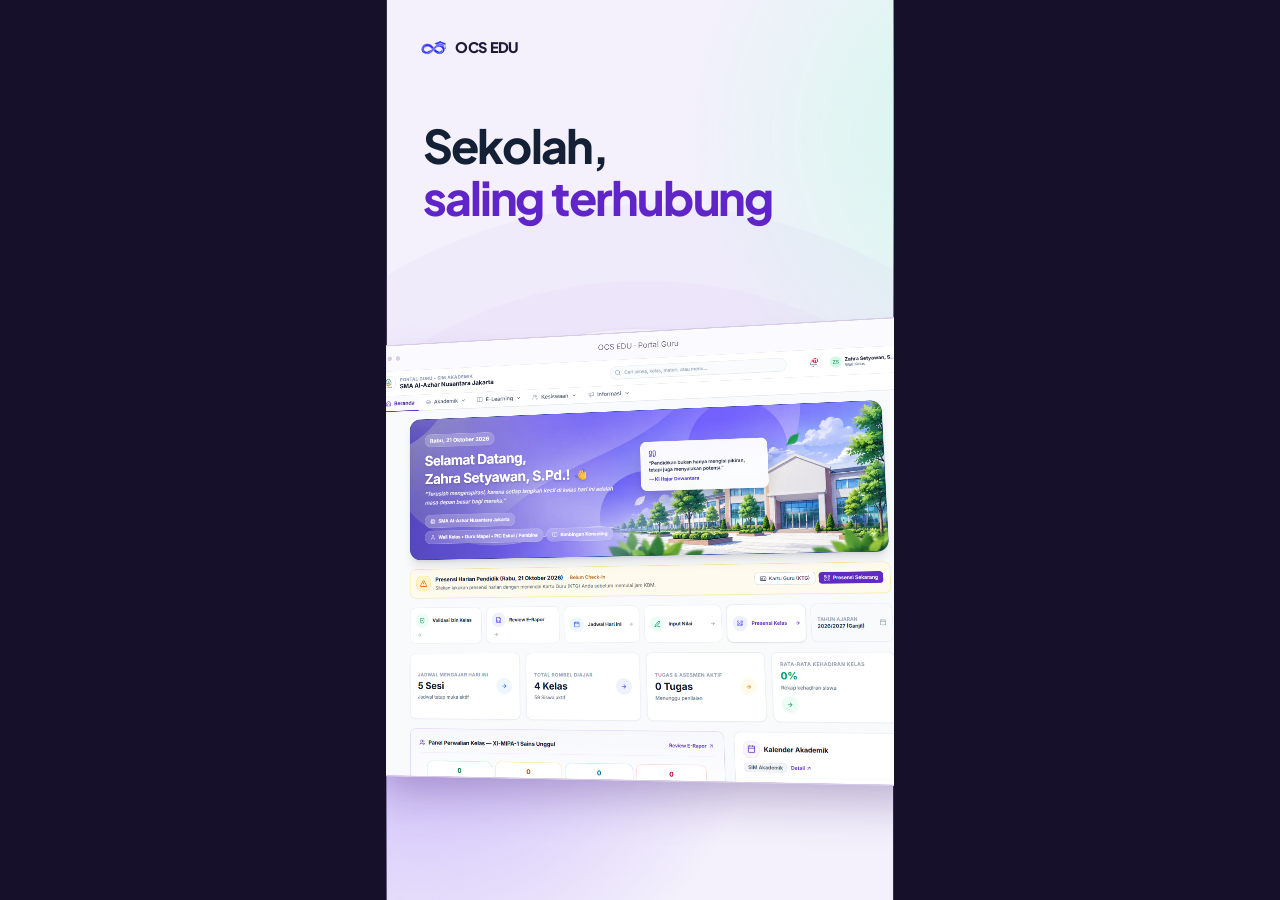
==== promosi-ocs-edu-v2/index.html @ 1ffd9746 "feat: initial clean motion project" ====
<!doctype html>
<html lang="id">
<!-- Made with Bang Motion by Bang Tutorial — https://github.com/bangtutorial/bang-motion — MIT.
Adapted starter-opener architecture: fixed stage, continuous world, deterministic timeline,
gesture-gated audio and hidden review controls. UI references captured locally, 21 Oct 2026. -->
<head>
<meta charset="utf-8"><meta name="viewport" content="width=device-width,initial-scale=1">
<title>OCS EDU — Terhubung untuk tumbuh · V2</title>
<style>
@font-face{font-family:Jakarta;src:url(assets/jakarta-latin.woff2) format('woff2');font-weight:200 800;font-display:block}
@font-face{font-family:Inter;src:url(assets/inter-latin.woff2) format('woff2');font-weight:100 900;font-display:block}
*{box-sizing:border-box}html,body{margin:0;width:100%;height:100%;overflow:hidden;background:#17102b;color:#142035;font-family:Inter,sans-serif}
#stage{position:absolute;left:50%;top:50%;width:1080px;height:1920px;overflow:hidden;background:#f4f1fc;isolation:isolate}
#world{position:absolute;inset:0;perspective:1600px;transform-style:preserve-3d}
.wash{position:absolute;width:1500px;height:1500px;border-radius:50%;filter:blur(90px);opacity:.55;pointer-events:none}
#wash-a{left:-700px;top:550px;background:radial-gradient(circle,#c6b2fa,transparent 67%)}
#wash-b{left:400px;top:-500px;background:radial-gradient(circle,#d0f9eb,transparent 65%)}
#violet{position:absolute;inset:0;background:radial-gradient(ellipse at 85% 90%,#9769ed,transparent 65%),linear-gradient(150deg,#271255,#6025c9 65%,#8144de);opacity:0}
#orbit{position:absolute;left:-270px;top:650px;width:1620px;height:1620px;border:2px solid #9877d82a;border-radius:50%;box-shadow:0 0 0 100px #9877d80b,0 0 0 260px #9877d80b;pointer-events:none}
#brand-mini{position:absolute;left:72px;top:72px;display:flex;align-items:center;gap:17px;font-family:Jakarta,sans-serif;font-size:31px;font-weight:800;letter-spacing:-1px;z-index:12}
#brand-mini img{width:57px;height:57px;object-fit:contain}
.headline{position:absolute;left:76px;right:76px;top:205px;margin:0;font-family:Jakarta,sans-serif;font-size:88px;line-height:1.12;font-weight:750;letter-spacing:-4px;word-spacing:3px;opacity:0;z-index:9;transform-origin:left top}
.headline em{font-style:normal;color:#6025c9}.headline.center{text-align:center}
#h-open{font-size:99px;top:255px}#h-teacher{top:205px}#h-learn{top:190px}#h-progress{top:220px;color:white}#h-parent{font-size:83px;top:190px}#h-together{top:230px;text-align:center;font-size:90px}
.desktop{position:absolute;width:1380px;height:1074px;left:-150px;top:650px;border-radius:29px;background:#fff;border:3px solid #d7cce8;box-shadow:0 65px 100px -35px #3c1a7055;overflow:hidden;transform-origin:center center}
.chrome-bar{height:66px;display:flex;align-items:center;gap:10px;padding:0 25px;background:#fbfaff;border-bottom:1px solid #eee8f8}.chrome-bar i{width:12px;height:12px;background:#dacfe9;border-radius:50%}.chrome-bar span{font-size:19px;color:#797088;margin:auto;transform:translateX(-25px)}
.desktop>img{display:block;width:100%;height:auto}
#device{position:absolute;left:210px;top:430px;width:660px;height:1407px;border:3px solid #cec6e0;border-radius:50px;padding:10px;background:linear-gradient(130deg,#fff,#e0dbea 55%,#fff);box-shadow:0 54px 100px -35px #35205066;transform-origin:50% 0;z-index:3}
#screen{position:relative;width:634px;height:1381px;border-radius:37px;overflow:hidden;background:#f8fafc}
#page-content,.echo-content{position:absolute;left:0;right:0;top:0;height:1255px;overflow:hidden;background:#f8fafc}
.pane{position:absolute;inset:0;overflow:hidden;will-change:transform}.pane>img{display:block;width:634px;height:auto}
.mobile-nav{position:absolute;left:0;right:0;bottom:0;height:126px;display:grid;grid-template-columns:repeat(4,minmax(0,1fr));align-items:start;padding:12px 8px 18px;background:#fff;border-top:1.5px solid #e2e8f0;z-index:10;box-shadow:none;filter:none}
.mobile-nav[data-role="parent"]{grid-template-columns:repeat(3,minmax(0,1fr))}
.mobile-nav-item{display:flex;flex-direction:column;align-items:center;gap:5px;color:#64748b;font:500 20px/1.2 Inter,sans-serif;white-space:nowrap}
.mobile-nav-icon{position:relative;display:flex;align-items:center;justify-content:center;width:52px;height:52px;border-radius:50%;color:#94a3b8}
.mobile-nav-icon svg{width:33px;height:33px;fill:none;stroke:currentColor;stroke-width:1.75;stroke-linecap:round;stroke-linejoin:round}
.mobile-nav-item.active{color:#6025c9;font-weight:650}.mobile-nav-item.active .mobile-nav-icon{background:#faf5ff;color:#6025c9}
.mobile-nav-dot{position:absolute;right:5px;top:4px;width:9px;height:9px;border-radius:50%;background:#6025c9;border:1.5px solid #fff}
.course-card-overlay{position:absolute;left:22px;right:22px;top:906px;bottom:0;background:#ffffff;border:1.5px solid #ece8f6;border-radius:24px;padding:18px 20px;box-shadow:0 8px 24px -6px rgba(45,20,80,.08);font-family:Inter,sans-serif;z-index:2;display:flex;flex-direction:column}
.c-head{display:flex;justify-content:space-between;align-items:center;margin-bottom:6px}
.c-chap{font-size:14px;font-weight:750;color:#6025c9;letter-spacing:1px}
.c-badge{font-size:13px;font-weight:650;color:#00875a;background:#e3fcef;padding:3px 10px;border-radius:20px}
.c-title{font-size:20px;font-weight:750;color:#0f172a;margin-bottom:12px;letter-spacing:-.4px;line-height:1.2}
.c-list{display:flex;flex-direction:column;gap:8px;flex:1;justify-content:space-between}
.c-item{display:flex;align-items:center;gap:12px;padding:9px 12px;border-radius:12px;background:#f8fafc;border:1px solid #f1f5f9}
.c-item.active{background:#faf8ff;border-color:#e4daf7}
.c-icon{width:32px;height:32px;border-radius:9px;background:#eeebf8;color:#6025c9;display:flex;align-items:center;justify-content:center;font-size:14px;flex-shrink:0}
.c-item.done .c-icon{background:#e6fcf3;color:#00a775}
.c-info{flex:1;min-width:0}
.c-info strong{display:block;font-size:15px;font-weight:650;color:#1e293b;white-space:nowrap;overflow:hidden;text-overflow:ellipsis}
.c-info small{display:block;font-size:12px;color:#64748b;margin-top:1px}
.c-tag{font-size:12px;font-weight:650;color:#00875a;background:#e3fcef;padding:3px 9px;border-radius:10px;flex-shrink:0}
.c-tag.active{color:#6025c9;background:#f3eefc}
#shade{position:absolute;inset:0;background:#25153d;opacity:0;pointer-events:none;z-index:8}
.lift{position:absolute;left:118px;width:844px;border-radius:40px;background:white;box-shadow:0 50px 110px -38px #29144d66;font-family:Inter,sans-serif;z-index:5;opacity:0;transform-origin:0 0}
#teacher-card{top:700px;padding:42px;border:3px solid #a7f3d0;background:#fafffd}
.row{display:flex;align-items:center;gap:24px}.subject{font-size:36px;font-weight:750;margin:0 0 9px;letter-spacing:-1px}.secondary{font-size:27px;color:#64748b;line-height:1.45}
.square{width:92px;height:92px;border-radius:26px;display:flex;align-items:center;justify-content:center;background:#155dfc;color:white;flex-shrink:0}
.square svg{width:51px;height:51px;fill:none;stroke:currentColor;stroke-width:1.8;stroke-linecap:round;stroke-linejoin:round}
.lesson{background:#009d71;color:#fff;border-radius:23px;width:96px;min-width:96px;text-align:center;padding:13px 0;font-size:20px;font-weight:700}.lesson b{display:block;font-size:43px;line-height:1.1}
.pill{display:inline-flex;align-items:center;gap:10px;border-radius:30px;padding:12px 22px;font-size:25px;line-height:1.15;background:#ecfdf5;color:#007e5c;font-weight:650;margin-top:32px}.pill .dot{width:13px;height:13px;border-radius:50%;background:#10b981}.pill.pending{margin-top:13px;color:#be6a27;background:#fffbeb;font-size:23px}
.rule{height:2px;background:#edf2f7;margin:30px 0}
.tag{border:2px solid #e8edf3;background:#f8fafc;color:#65748b;border-radius:28px;padding:12px 20px;display:table;font-size:26px;margin:12px 0}.tag svg{width:26px;height:26px;vertical-align:-4px;fill:none;stroke:#94a3b8;stroke-width:1.8;margin-right:10px}
.ui-button{display:inline-flex;align-items:center;justify-content:center;gap:12px;padding:17px 25px;border-radius:20px;background:#6025c9;color:white;font-size:27px;font-weight:650;border:0;font-family:Inter,sans-serif;box-shadow:0 3px 4px #0f172a0c}
#teacher-card .ui-button{background:#009d71;margin-top:13px}.check{width:29px;height:29px;border:2px solid currentColor;border-radius:50%;display:inline-flex;align-items:center;justify-content:center;font-size:21px}
#learning-card{top:685px;padding:43px;border:2px solid #dfe5ee}
.subject-pill{background:#eff6ff;padding:11px 20px;border-radius:25px;font-size:26px}.percent{margin-left:auto;color:#6025c9;font-size:28px;font-weight:650;font-variant-numeric:tabular-nums}
#learning-card .subject{font-size:35px;line-height:1.35;margin:24px 0 19px}
.progress-track{height:15px;background:#e2e8f0;border-radius:20px;overflow:hidden;margin:34px 0}.progress-fill{height:100%;width:75%;background:#6025c9;transform-origin:left;border-radius:20px}
.learning-bottom{display:flex;align-items:center;justify-content:space-between;gap:12px;font-size:25px;color:#94a3b8;font-weight:650}
#progress-card{top:835px;padding:42px;border:2px solid #e2e8f0}
#progress-card .subject{font-size:34px}#progress-card .percent{color:#00a775;font-size:37px}#progress-card .progress-fill{background:#00bc86}#progress-card .secondary{display:flex;justify-content:space-between}
#parent-card{top:720px;padding:44px;border:2px solid #e2e8f0}
.avatar{width:71px;height:71px;background:#d1fae5;border:2px solid #a7f3d0;border-radius:50%;color:#00664e;display:flex;align-items:center;justify-content:center;font-size:25px;font-weight:700}
.name{font-size:30px;font-weight:700}.big-score{font-size:115px;font-weight:700;letter-spacing:-6px;line-height:1.1;color:#17203a;font-variant-numeric:tabular-nums}.grade{background:#ecfdf5;border:2px solid #a7f3d0;border-radius:24px;padding:20px 28px;color:#00865f;margin-left:auto;font-size:28px;font-weight:700}
.native-score{background:linear-gradient(130deg,#faf5ff,#f5f3ff);border:2px solid #ede9fe;padding:28px;border-radius:30px;margin-top:28px}.native-score .big-score{color:#311565}.score-caption{font-size:24px;font-weight:650;color:#4c2688;letter-spacing:1px;margin:0 0 16px}.score-list{display:grid;gap:14px;margin-top:24px}.score-item{display:grid;grid-template-columns:1fr 55px;gap:20px;align-items:center;font-size:26px;background:#f8fafc;border:2px solid #e2e8f0;border-radius:26px;padding:20px 24px}.score-item b{text-align:right;color:#6025c9}.score-line{display:none}
#touch{position:absolute;width:78px;height:78px;border:4px solid #6025c9;border-radius:50%;background:#c4b5fd36;box-shadow:0 0 0 14px #a78bfa22;z-index:10;opacity:0;pointer-events:none}
.echo{position:absolute;left:210px;top:430px;width:660px;height:1407px;padding:10px;border:3px solid #d9d0e7;border-radius:50px;background:white;box-shadow:0 45px 100px -50px #32145788;overflow:hidden;opacity:0;transform-origin:50% 0;z-index:2}.echo-screen{position:relative;width:634px;height:1381px;border-radius:37px;overflow:hidden;background:#f8fafc}.echo img{display:block;width:634px;height:auto}
#end-lockup{position:absolute;left:90px;right:90px;top:680px;text-align:center;z-index:10;opacity:0}
#end-lockup img{width:230px;height:230px;object-fit:contain;margin-bottom:36px;padding:30px;background:white;border-radius:54px;filter:drop-shadow(0 12px 18px #12072c22)}
#end-lockup h1{font-family:Jakarta,sans-serif;font-size:115px;font-weight:800;letter-spacing:-6px;line-height:1.1;margin:0;color:#fff}
#end-lockup p{font-family:Jakarta,sans-serif;font-size:46px;line-height:1.35;letter-spacing:-1.5px;color:#e9ddff;margin:34px 0 0}
#end-line{width:100px;height:5px;border-radius:3px;background:#baf5e0;margin:45px auto 0}
#debug{display:none;position:fixed;bottom:12px;left:50%;transform:translateX(-50%);background:#130b25e8;color:white;padding:12px;border-radius:12px;z-index:50;align-items:center;gap:9px;font:13px Inter,sans-serif;width:min(95vw,700px)}#debug button{border:0;border-radius:7px;padding:8px;background:#eee6ff;color:#291351;cursor:pointer}#debug input{flex:1;min-width:60px;accent-color:#a78bfa}#debug time{min-width:66px}
</style>
</head>
<body>
<main id="stage" aria-label="Video promo OCS EDU. Spasi untuk jeda atau putar, R untuk mengulang.">
 <div id="wash-a" class="wash"></div><div id="wash-b" class="wash"></div><div id="violet"></div><div id="orbit"></div>
 <div id="brand-mini"><img src="assets/ocs-edu-icon.png" alt="">OCS EDU</div>
 <div id="world">
  <div class="desktop" id="desktop"><div class="chrome-bar"><i></i><i></i><i></i><span>OCS EDU · Portal Guru</span></div><img src="assets/guru-dashboard-1440.png" alt="Tampilan asli portal guru OCS EDU"></div>
  <div class="echo" id="echo-teacher"><div class="echo-screen"><div class="echo-content"><img src="assets/guru-dashboard-430.png" alt="Portal guru"></div><div class="mobile-nav" id="nav-echo-teacher" aria-label="Navigasi portal guru"></div></div></div>
  <div class="echo" id="echo-student"><div class="echo-screen"><div class="echo-content"><img src="assets/siswa-lms-430.png" alt="Ruang belajar siswa"></div><div class="mobile-nav" id="nav-echo-student" aria-label="Navigasi portal siswa"></div></div></div>
  <div id="device"><div id="screen">
   <div id="page-content">
   <div id="pane-teacher" class="pane"><img src="assets/guru-dashboard-430.png" alt="Beranda guru"></div>
   <div id="pane-schedule" class="pane"><img src="assets/guru-mengajar-430.png" alt="Jadwal mengajar guru"></div>
   <div id="pane-student" class="pane"><img src="assets/siswa-lms-430.png" alt="Materi LMS siswa"></div>
   <div id="pane-course" class="pane"><img src="assets/siswa-materi-430.png" alt="Detail ruang belajar Matematika Wajib"><div class="course-card-overlay"><div class="c-head"><span class="c-chap">BAB 1</span><span class="c-badge">✓ 3/4 Selesai</span></div><div class="c-title">Persamaan &amp; Pertidaksamaan Nilai Mutlak</div><div class="c-list"><div class="c-item done"><span class="c-icon">▶</span><div class="c-info"><strong>01. Konsep Dasar Nilai Mutlak</strong><small>Video materi pembelajaran · 12 menit</small></div><span class="c-tag">Selesai</span></div><div class="c-item done"><span class="c-icon">📄</span><div class="c-info"><strong>02. Persamaan Linear Nilai Mutlak</strong><small>Modul bacaan &amp; rangkuman rumus</small></div><span class="c-tag">Selesai</span></div><div class="c-item done"><span class="c-icon">📊</span><div class="c-info"><strong>03. Sifat &amp; Grafik Nilai Mutlak</strong><small>Simulasi grafik interaktif</small></div><span class="c-tag">Selesai</span></div><div class="c-item active"><span class="c-icon">📝</span><div class="c-info"><strong>04. Latihan Soal &amp; Kuis Bab 1</strong><small>15 Soal interaktif · Tenggat 23 Okt</small></div><span class="c-tag active">Dalam Proses</span></div></div></div></div>
   <div id="pane-parent" class="pane"><img src="assets/ortu-dashboard-430.png" alt="Portal orang tua"></div>
   <div id="pane-report" class="pane"><img src="assets/ortu-rapor-430.png" alt="Capaian akademik dan e-rapor"></div>
   <div id="shade"></div>
   </div>
   <div class="mobile-nav" id="nav-main" aria-label="Navigasi portal"></div>
  </div></div>
  <div class="lift" id="teacher-card">
   <div class="row teacher-piece"><div class="lesson">JAM KE<b>2</b></div><div class="square"><svg viewBox="0 0 32 32"><rect x="7" y="3" width="18" height="26" rx="3"/><path d="M11 9h10M11 15h2m6 0h2m-10 5h2m6 0h2m-10 5h2m6 0h2"/></svg></div><div><h2 class="subject">Matematika Wajib</h2><div class="secondary">XI-MIPA-1 Sains Unggul</div></div></div>
   <div class="teacher-piece"><div class="pill"><span class="dot"></span>Sedang Berlangsung</div><br><div class="pill pending">● Presensi Belum Diinput</div></div>
   <div class="rule"></div>
   <div class="teacher-piece"><div class="tag">XI-MIPA-1 Sains Unggul (30 Siswa)</div><div class="tag">Ruang Kelas SMA 4</div><div class="tag">08:15 – 09:00 WIB</div></div>
   <div class="teacher-piece"><span class="ui-button"><span class="check">✓</span>Presensi Kelas</span></div>
  </div>
  <div class="lift" id="learning-card">
   <div class="row"><span class="subject-pill">Matematika Wajib</span><span class="percent"><span id="lms-percent">75</span>% Selesai</span></div>
   <h2 class="subject">Matematika Wajib – X-MIPA-2 AI &amp; Komputasi</h2>
   <div class="secondary">Kayla Syahputra, S.Pd.</div>
   <div class="progress-track"><div id="lms-fill" class="progress-fill"></div></div>
   <div class="learning-bottom"><span>4 Modul Pembelajaran</span><span class="ui-button" id="learn-button">Lanjutkan Belajar</span></div>
  </div>
  <div class="lift" id="progress-card">
   <div class="row"><span class="check" style="color:#00a775">✓</span><h2 class="subject" style="margin:0">Progress Belajar</h2><span class="percent">75%</span></div>
   <div class="progress-track"><div id="course-fill" class="progress-fill"></div></div>
   <div class="secondary"><span>3 materi/tugas selesai</span><strong>Dalam Proses</strong></div>
  </div>
  <div class="lift" id="parent-card">
   <div class="row"><div class="avatar">MP</div><div><div class="name">Muhammad Pratama</div><div class="secondary">X-MIPA-2 AI &amp; Komputasi</div></div></div>
   <div class="native-score"><div class="score-caption">RATA-RATA NILAI AKHIR RAPOR</div>
   <div class="row"><span class="big-score">79.8</span><span class="grade">B (Baik)</span></div></div>
   <div class="rule"></div><div class="secondary" style="font-weight:700">Mata pelajaran unggulan</div>
   <div class="score-list">
    <div class="score-item">Pendidikan Agama Islam<b>85</b><div class="score-line"><i style="width:85%"></i></div></div>
    <div class="score-item">Kimia Analitik<b>84</b><div class="score-line"><i style="width:84%"></i></div></div>
    <div class="score-item">Ekonomi &amp; Keuangan<b>83</b><div class="score-line"><i style="width:83%"></i></div></div>
   </div>
  </div>
 </div>
 <h2 class="headline" id="h-open">Sekolah,<br><em>saling terhubung</em></h2>
 <h2 class="headline" id="h-teacher">Mengajar<br><em>lebih terarah</em></h2>
 <h2 class="headline" id="h-learn">Ruang belajar,<br><em>selalu dekat</em></h2>
 <h2 class="headline center" id="h-progress">Belajar<br>terus berjalan</h2>
 <h2 class="headline" id="h-parent">Orang tua<br><em>ikut memantau</em></h2>
 <h2 class="headline" id="h-together">Satu sekolah<br><em>Semua terhubung</em></h2>
 <div id="touch"></div>
 <div id="end-lockup"><img src="assets/ocs-edu-icon.png" alt="Logo OCS EDU"><h1>OCS EDU</h1><p>Terhubung untuk tumbuh</p><div id="end-line"></div></div>
</main>
<audio id="music" src="assets/ocs-edu-original.wav" preload="auto"></audio>
<aside id="debug"><button id="play" aria-label="Putar atau jeda">Putar / Jeda</button><button id="restart">Ulang</button><input id="scrub" type="range" min="0" max="35" step="0.01" value="0" aria-label="Posisi video"><time id="time">0.00 / 35</time></aside>
<script src="assets/gsap.min.js"></script>
<script>
const W=1080,H=1920,DURATION=35,$=s=>document.querySelector(s);
const clamp=v=>Math.max(0,Math.min(1,v));
const ease=v=>{v=clamp(v);return v<.5?4*v*v*v:1-Math.pow(-2*v+2,3)/2};
const out=v=>1-Math.pow(1-clamp(v),3);
const p=(t,a,b)=>clamp((t-a)/(b-a));
const mix=(a,b,v)=>a+(b-a)*v;
const windowAt=(t,a,b,fade=.42)=>Math.min(out(p(t,a,a+fade)),1-ease(p(t,b-fade,b)));
const nodes=new Map();function el(id){if(!nodes.has(id))nodes.set(id,document.getElementById(id));return nodes.get(id)}
// Navbar is code-native and fixed to the device. Raster footers are clipped per pane.
const navIcons={
 home:'<path d="m3 10 9-7 9 7v10a1 1 0 0 1-1 1h-5v-7H9v7H4a1 1 0 0 1-1-1z"/>',
 academic:'<path d="m2 9 10-5 10 5-10 5zM6 11v6c4 3 8 3 12 0v-6M22 9v7"/>',
 book:'<path d="M12 5v16M12 5C8 2 3 3 2 4v16c4-2 7-1 10 1M12 5c4-3 9-2 10-1v16c-4-2-7-1-10 1"/>',
 people:'<circle cx="9" cy="7" r="3"/><path d="M3 21v-3a5 5 0 0 1 5-5h2a5 5 0 0 1 5 5v3M16 4a3 3 0 0 1 0 6M18 13a4 4 0 0 1 3 4v4"/>',
 billing:'<rect x="2" y="5" width="20" height="14" rx="2"/><path d="M2 9h20"/>'
};
const navItems={teacher:[['Beranda','home'],['Akademik','academic',true],['E-Learning','book'],['Kesiswaan','people']],student:[['Beranda','home'],['Akademik','academic',true],['LMS','book'],['Tagihan','billing']],parent:[['Beranda','home'],['Anak Saya','people',true],['Tagihan','billing']]};
function navbar(id,role,active){const n=el(id),state=role+':'+active;if(n.dataset.state===state)return;n.dataset.state=state;n.dataset.role=role;n.innerHTML=navItems[role].map(([label,icon,dot],i)=>`<div class="mobile-nav-item${i===active?' active':''}"${i===active?' aria-current="page"':''}><span class="mobile-nav-icon"><svg viewBox="0 0 24 24" aria-hidden="true">${navIcons[icon]}</svg>${dot?'<i class="mobile-nav-dot"></i>':''}</span><span>${label}</span></div>`).join('');}
navbar('nav-echo-teacher','teacher',0);navbar('nav-echo-student','student',2);
// All devices use the same top-center origin; account for rotation at the baseline.
function groundedY(scale,angle){const radians=angle*Math.PI/180;return 1640-430-scale*(1407*Math.cos(radians)+330*Math.abs(Math.sin(radians)));}
function pose(id,{x=0,y=0,s=1,rx=0,ry=0,r=0,o=1,blur=0}={}){const n=el(id);n.style.transform=`translate3d(${x.toFixed(3)}px,${y.toFixed(3)}px,0) rotateX(${rx.toFixed(3)}deg) rotateY(${ry.toFixed(3)}deg) rotate(${r.toFixed(3)}deg) scale(${s.toFixed(5)})`;n.style.opacity=o.toFixed(5);n.style.visibility=o>.0001?'visible':'hidden';n.style.filter=blur?`blur(${blur.toFixed(2)}px)`:'none'}
function pane(id,t,a,b,axis='x'){
 const enter=ease(p(t,a,a+.75)),leave=ease(p(t,b,b+.65));
 pose(id,{[axis]:mix(axis==='x'?634:1381,0,enter)-leave*(axis==='x'?634:1381),o:t>=a&&t<=b+.7?1:0});
}
function headline(id,t,a,b){pose(id,{y:mix(60,0,out(p(t,a,a+.8)))-ease(p(t,b-.4,b))*45,o:windowAt(t,a,b,.5)});}
function lift(id,t,a,b,from,hold={}){
 const enter=out(p(t,a,a+.85)),leave=ease(p(t,b-.5,b));
 pose(id,{x:mix(from.x||0,hold.x||0,enter),y:mix(from.y||0,hold.y||0,enter)-leave*100,s:mix(from.s||1,hold.s||1,enter)*(1-leave*.06),rx:mix(from.rx||0,0,enter),ry:mix(from.ry||0,0,enter),o:windowAt(t,a,b,.25)});
}
function touch(t,a,x,y){const v=p(t,a,a+.6);pose('touch',{x:x-39,y:y-39,s:mix(.55,1.5,out(v)),o:t>=a&&t<a+.6?Math.sin(v*Math.PI):0});}
function render(){
 const t=tl.time(),breath=Math.sin(t*.6),deviceIn=ease(p(t,3.1,4.3));
 pose('wash-a',{x:Math.sin(t*.2)*160,y:Math.cos(t*.16)*130,s:1+breath*.08});
 pose('wash-b',{x:Math.cos(t*.25)*180,y:Math.sin(t*.21)*220});
 pose('orbit',{x:Math.sin(t*.17)*75,y:Math.cos(t*.13)*60,r:t*2,s:1+Math.sin(t*.2)*.08});
 const purple= Math.max(windowAt(t,17.8,21.9,.8),ease(p(t,31.3,32.2)));
 el('violet').style.opacity=purple.toFixed(5);
 el('brand-mini').style.color=purple>.5?'#fff':'#211a37';
 pose('brand-mini',{o:1-ease(p(t,30.8,32))});
 const desktopOut=ease(p(t,3.05,4.1));
 pose('desktop',{x:-desktopOut*740,y:-45*p(t,0,3)-desktopOut*80,s:.88+.025*p(t,0,3)-desktopOut*.2,rx:6*(1-p(t,0,3)),ry:-9+7*p(t,0,3)-desktopOut*32,r:-2+2*p(t,0,3),o:1-desktopOut});
 let dx=mix(680,0,deviceIn),dy=mix(200,0,deviceIn)+breath*6,ds=mix(.88,.94,deviceIn),dry=mix(28,0,deviceIn),drot=0;
 // A single physical frame persists through the three roles.
 dry+=Math.sin(p(t,10.05,11.15)*Math.PI)*-17;
 dry+=Math.sin(p(t,20.8,22)*Math.PI)*17;
 const finale=ease(p(t,28.9,30.2));
 dx+=mix(0,270,finale);dy=mix(dy,groundedY(.94*.58,9),finale);ds*=mix(1,.58,finale);drot+=mix(0,9,finale);
 const exit=ease(p(t,31.2,32.4));
 pose('device',{x:dx+exit*450,y:dy+exit*900,s:ds*(1-exit*.2),ry:dry,r:drot,o:deviceIn*(1-exit)});
 pane('pane-teacher',t,3.1,5.3,'y');pane('pane-schedule',t,5.3,10.15,'y');
 pane('pane-student',t,10.15,15.5);pane('pane-course',t,15.5,21,'x');
 pane('pane-parent',t,21,23.35);pane('pane-report',t,23.35,35,'y');
 navbar('nav-main',t<10.5?'teacher':t<21.4?'student':'parent',t<10.5?0:t<21.4?2:0);
 const dim=Math.max(windowAt(t,6.85,10.1),windowAt(t,12,15.65),windowAt(t,17.9,21.1),windowAt(t,24.6,29));
 el('shade').style.opacity=(dim*.54).toFixed(5);
 el('page-content').style.filter=`blur(${(dim*1.8).toFixed(3)}px)`;
 lift('teacher-card',t,6.9,10.15,{x:174,y:325,s:.59},{y:0});
 document.querySelectorAll('.teacher-piece').forEach((n,i)=>{const v=out(p(t,7.04+i*.12,7.65+i*.12));n.style.opacity=v.toFixed(5);n.style.transform=`translateY(${(20*(1-v)).toFixed(3)}px)`;});
 lift('learning-card',t,12.05,15.8,{x:151,y:3,s:.642},{y:40});
 el('lms-fill').style.transform=`scaleX(${out(p(t,12.6,13.6)).toFixed(5)})`;
 // The progress animation reveals the existing 75% value; no task is submitted.
 el('learn-button').style.transform=`scale(${(1-.045*Math.sin(p(t,15.15,15.5)*Math.PI)).toFixed(5)})`;
 lift('progress-card',t,17.9,21.1,{x:108,y:260,s:.72},{y:25});
 el('course-fill').style.transform=`scaleX(${out(p(t,18.15,19.1)).toFixed(5)})`;
 lift('parent-card',t,24.65,29.15,{x:102,y:30,s:.74},{y:-25});
 document.querySelectorAll('.score-line i').forEach((n,i)=>{n.style.transform=`scaleX(${out(p(t,25.15+i*.16,26.1+i*.16)).toFixed(5)})`;});
 document.querySelectorAll('.score-item').forEach((n,i)=>{const v=out(p(t,25+i*.14,25.65+i*.14));n.style.opacity=v.toFixed(5);n.style.transform=`translateX(${(25*(1-v)).toFixed(3)}px)`;});
 headline('h-open',t,-.7,3.4);headline('h-teacher',t,3.5,10.25);
 headline('h-learn',t,10.45,17.9);headline('h-progress',t,18,21.5);
 headline('h-parent',t,21.4,29.15);headline('h-together',t,29.3,31.75);
 const fan=out(p(t,29.05,30.25)),fadeFan=1-ease(p(t,31.1,32.2));
 pose('echo-teacher',{x:mix(-750,-270,fan)-exit*450,y:mix(groundedY(.58,-9)+400,groundedY(.58,-9),fan)+exit*850,s:.58,r:mix(-22,-9,fan),o:fan*fadeFan});
 pose('echo-student',{x:0,y:mix(groundedY(.62,0)+600,groundedY(.62,0),fan)+exit*1000,s:.62,r:0,o:fan*fadeFan});
 pose('end-lockup',{y:mix(160,0,out(p(t,31.8,33))),s:mix(.94,1,out(p(t,31.8,33))),o:out(p(t,31.8,32.6))});
 el('end-line').style.transform=`scaleX(${out(p(t,32.8,33.6)).toFixed(5)})`;
 if(t>=15.1&&t<15.7)touch(t,15.1,815,1070);
 else pose('touch',{o:0});
 el('scrub').value=t;el('time').textContent=t.toFixed(2)+' / 35';
}
const clock={t:0};const music=$('#music');let ready=false,playToken=0;
const tl=gsap.timeline({paused:true,onUpdate:()=>{render();if(!tl.paused()&&!music.paused&&Math.abs(music.currentTime-tl.time())>.16)music.currentTime=tl.time();},onComplete:()=>{music.currentTime=0;tl.pause(0);render();play();}});
tl.to(clock,{t:DURATION,duration:DURATION,ease:'none'});
function fit(){const s=Math.min(innerWidth/W,innerHeight/H);el('stage').style.transform=`translate(-50%,-50%) scale(${s})`;}
function pause(){playToken++;tl.pause();music.pause();}
function seek(t){pause();tl.time(Math.max(0,Math.min(DURATION-.00001,t)),true);music.currentTime=tl.time();render();}
async function play(){if(!ready)return;const token=++playToken;music.currentTime=tl.time();try{await music.play();if(token===playToken)tl.play();}catch{if(token===playToken)tl.pause();}}
function restart(){seek(0);play();}function toggle(){tl.paused()?play():pause();}
window.OPENER={W,H,DURATION,tl,seek,play,pause,restart,get ready(){return ready}};
addEventListener('resize',fit);fit();render();
const params=new URLSearchParams(location.search);
if(params.has('debug'))el('debug').style.display='flex';
el('play').addEventListener('click',toggle);el('restart').addEventListener('click',restart);el('scrub').addEventListener('input',e=>seek(Number(e.target.value)));
el('stage').addEventListener('click',()=>{if(tl.paused())play()});
addEventListener('keydown',e=>{if(e.target.tagName==='INPUT')return;if(e.code==='Space'){e.preventDefault();toggle()}if(e.code==='KeyR')restart()});
Promise.all([document.fonts.ready,...[...document.images].map(img=>img.decode()),new Promise(resolve=>{if(music.readyState>=1)resolve();else music.addEventListener('loadedmetadata',resolve,{once:true})})]).then(()=>{ready=true;render();if(!params.has('clean')&&!params.has('debug'))play();});
</script>
</body></html>
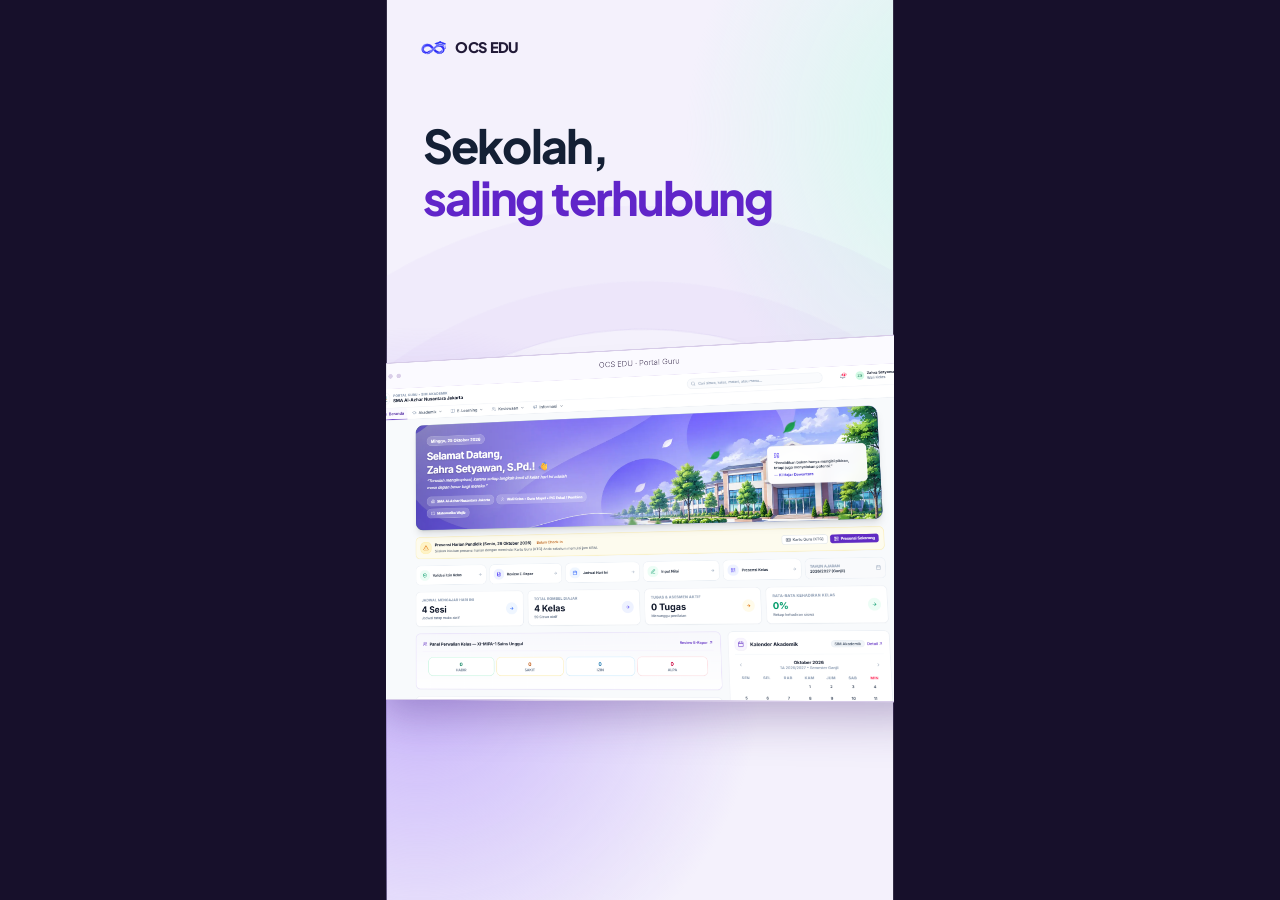
==== commit 89d6a3a8: "Update motion projects without rendered videos" ====
--- a/promosi-ocs-edu-v2/index.html
+++ b/promosi-ocs-edu-v2/index.html
@@ -22,7 +22,7 @@
 .headline{position:absolute;left:76px;right:76px;top:205px;margin:0;font-family:Jakarta,sans-serif;font-size:88px;line-height:1.12;font-weight:750;letter-spacing:-4px;word-spacing:3px;opacity:0;z-index:9;transform-origin:left top}
 .headline em{font-style:normal;color:#6025c9}.headline.center{text-align:center}
 #h-open{font-size:99px;top:255px}#h-teacher{top:205px}#h-learn{top:190px}#h-progress{top:220px;color:white}#h-parent{font-size:83px;top:190px}#h-together{top:230px;text-align:center;font-size:90px}
-.desktop{position:absolute;width:1380px;height:1074px;left:-150px;top:650px;border-radius:29px;background:#fff;border:3px solid #d7cce8;box-shadow:0 65px 100px -35px #3c1a7055;overflow:hidden;transform-origin:center center}
+.desktop{position:absolute;width:1380px;height:auto;left:-150px;top:700px;border-radius:29px;background:#fff;border:3px solid #d7cce8;box-shadow:0 65px 100px -35px #3c1a7055;overflow:hidden;transform-origin:center center}
 .chrome-bar{height:66px;display:flex;align-items:center;gap:10px;padding:0 25px;background:#fbfaff;border-bottom:1px solid #eee8f8}.chrome-bar i{width:12px;height:12px;background:#dacfe9;border-radius:50%}.chrome-bar span{font-size:19px;color:#797088;margin:auto;transform:translateX(-25px)}
 .desktop>img{display:block;width:100%;height:auto}
 #device{position:absolute;left:210px;top:430px;width:660px;height:1407px;border:3px solid #cec6e0;border-radius:50px;padding:10px;background:linear-gradient(130deg,#fff,#e0dbea 55%,#fff);box-shadow:0 54px 100px -35px #35205066;transform-origin:50% 0;z-index:3}
